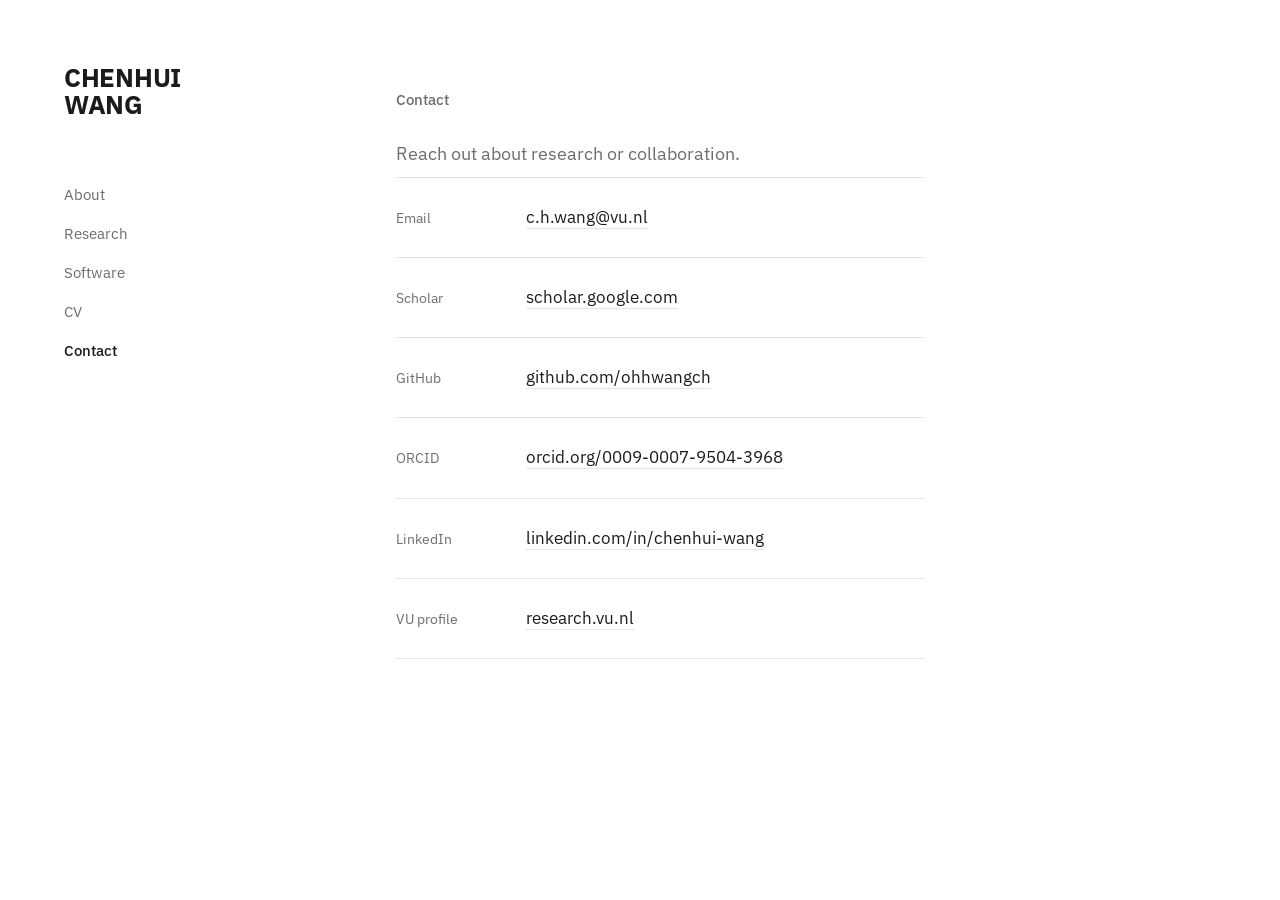
==== contact.html @ c7945c68 "Add files via upload" ====
<!DOCTYPE html>
<html lang="en">
<head>
<meta charset="UTF-8">
<meta name="viewport" content="width=device-width, initial-scale=1">
<title>Contact — Chenhui Wang</title>
<meta name="description" content="Contact Chenhui Wang.">
<link rel="stylesheet" href="style.css">
</head>
<body>
<div class="sidebar">
  <div>
    <div class="logo"><a href="index.html"><span>Chenhui</span><span>Wang</span></a></div>
    <nav class="primary">
      <a href="index.html">About</a>
      <a href="research.html">Research</a>
      <a href="software.html">Software</a>
      <a href="cv.html">CV</a>
      <a href="contact.html" class="active">Contact</a>
    </nav>
  </div>
  </div>
<div class="content">
  <div class="pad">
    <section>
      <h2>Contact</h2>
      <p class="lede">Reach out about research or collaboration.</p>
    </section>
    <div class="entry-list contact-list">
      <div class="entry"><div class="year">Email</div><div class="body"><a href="mailto:c.h.wang@vu.nl" class="underline-link">c.h.wang@vu.nl</a></div></div>
      <div class="entry"><div class="year">Scholar</div><div class="body"><a href="https://scholar.google.com/citations?hl=en&user=By0OCFIAAAAJ" class="underline-link">scholar.google.com</a></div></div>
      <div class="entry"><div class="year">GitHub</div><div class="body"><a href="https://github.com/ohhwangch" class="underline-link">github.com/ohhwangch</a></div></div>
      <div class="entry"><div class="year">ORCID</div><div class="body"><a href="https://orcid.org/0009-0007-9504-3968" class="underline-link">orcid.org/0009-0007-9504-3968</a></div></div>
      <div class="entry"><div class="year">LinkedIn</div><div class="body"><a href="https://nl.linkedin.com/in/chenhui-wang-8430b82a0" class="underline-link">linkedin.com/in/chenhui-wang</a></div></div>
      <div class="entry"><div class="year">VU profile</div><div class="body"><a href="https://research.vu.nl/en/persons/chenhui-wang/" class="underline-link">research.vu.nl</a></div></div>
    </div>
  </div>
</div>
</body>
</html>
---- style.css ----
@import url('https://fonts.googleapis.com/css2?family=IBM+Plex+Sans:wght@400;500;700&display=swap');

:root {
  --bg: #ffffff;
  --ink: #1b1b1a;
  --ink-soft: #6e6d68;
  --line: #e4e4e2;
  --accent: #38424a;
  --hero-bg: #14120f;
  --hero-line: #f2ece0;
  --sidebar-w: 340px;
}

* { box-sizing: border-box; }

html { scroll-behavior: smooth; }

body {
  margin: 0;
  background: var(--bg);
  color: var(--ink);
  font-family: 'IBM Plex Sans', -apple-system, BlinkMacSystemFont, 'Segoe UI', sans-serif;
  font-weight: 400;
  font-size: 17px;
  line-height: 1.6;
  -webkit-font-smoothing: antialiased;
}

a { color: inherit; text-decoration: none; }

a.underline-link {
  border-bottom: 1px solid var(--line);
  transition: border-color 0.15s ease, color 0.15s ease;
}
a.underline-link:hover { border-color: var(--accent); color: var(--accent); }

a:focus-visible, button:focus-visible {
  outline: 2px solid var(--accent);
  outline-offset: 3px;
}

/* ---------- Sidebar ---------- */

.sidebar {
  position: fixed;
  top: 0; left: 0; bottom: 0;
  width: var(--sidebar-w);
  padding: 64px 40px 40px 64px;
  background: var(--bg);
  display: flex;
  flex-direction: column;
  justify-content: space-between;
  overflow-y: auto;
  z-index: 10;
}

.logo {
  font-weight: 700;
  font-size: 26px;
  line-height: 1.05;
  letter-spacing: -0.01em;
  text-transform: uppercase;
}
.logo a { display: block; }
.logo span { display: block; }

nav.primary {
  margin-top: 64px;
  display: flex;
  flex-direction: column;
  gap: 15px;
  font-size: 15px;
  color: var(--ink-soft);
}
nav.primary a.active { color: var(--ink); font-weight: 500; }
nav.primary a:hover { color: var(--accent); }

.sidebar-foot { margin-top: 48px; }
.sidebar-foot .label {
  font-size: 13px;
  color: var(--ink-soft);
  margin-bottom: 10px;
}
.sidebar-foot ul {
  list-style: none;
  margin: 0; padding: 0;
  font-size: 13px;
  color: var(--ink-soft);
  line-height: 1.9;
}
.sidebar-foot .contact-links {
  margin-top: 20px;
  display: flex;
  flex-direction: column;
  gap: 6px;
  font-size: 13px;
}
.sidebar-foot .contact-links a:hover { color: var(--accent); }

/* ---------- Content ---------- */

.content {
  margin-left: var(--sidebar-w);
  min-height: 100vh;
}

.pad {
  max-width: 640px;
  padding: 88px 56px;
}

.hero {
  position: relative;
  width: 100%;
  height: 100vh;
  background: var(--hero-bg);
  overflow: hidden;
}
.hero svg { display: block; width: 100%; height: 100%; }
.hero-scrim {
  position: absolute;
  left: 0; right: 0; bottom: 0;
  height: 160px;
  background: linear-gradient(to top, rgba(20,18,15,0.92), rgba(20,18,15,0));
  pointer-events: none;
}
.hero-caption {
  position: absolute;
  left: 40px;
  bottom: 32px;
  color: var(--hero-line);
  opacity: 0.85;
  font-size: 13px;
  max-width: 40ch;
  z-index: 2;
}

section + section { margin-top: 72px; }

h1 {
  font-size: clamp(28px, 4vw, 38px);
  font-weight: 400;
  line-height: 1.25;
  margin: 0 0 18px;
  max-width: 17ch;
}

.about-pad { padding-top: 120px; max-width: 880px; }
.about-title {
  font-size: clamp(24px, 3vw, 28px);
  font-weight: 500;
  max-width: none;
  margin-bottom: 44px;
}
.about-title .role {
  font-weight: 400;
  color: var(--ink-soft);
}
.about-grid {
  display: grid;
  grid-template-columns: 240px 1fr;
  gap: 48px;
  align-items: start;
}
.about-photo {
  width: 100%;
  aspect-ratio: 4 / 5;
  background: #f1f0ea;
  border: 1px solid var(--line);
}
.about-text p { line-height: 1.75; max-width: 54ch; }

@media (max-width: 640px) {
  .about-grid { grid-template-columns: 1fr; }
  .about-photo { max-width: 220px; }
}

h2 {
  font-size: 15px;
  font-weight: 500;
  color: var(--ink-soft);
  margin: 0 0 28px;
}

h3 {
  font-size: 19px;
  font-weight: 500;
  margin: 0 0 6px;
  line-height: 1.4;
}

p { margin: 0 0 18px; max-width: 60ch; }

.lede {
  font-size: 18px;
  color: var(--ink-soft);
  max-width: 46ch;
  margin-bottom: 8px;
}

.meta { font-size: 14px; color: var(--ink-soft); }

/* Entry lists */

.entry-list { border-top: 1px solid var(--line); }

.entry {
  padding: 26px 0;
  border-bottom: 1px solid var(--line);
  display: grid;
  grid-template-columns: 84px 1fr;
  gap: 20px;
}
.entry .year { font-size: 14px; color: var(--ink-soft); padding-top: 3px; }
.entry .body p { margin-bottom: 8px; }
.entry .venue { font-size: 14px; color: var(--ink-soft); font-style: italic; }

.contact-list .entry { grid-template-columns: 110px 1fr; }

.keywords { color: var(--ink-soft); max-width: 60ch; }

/* ---------- Responsive ---------- */

@media (max-width: 900px) {
  .sidebar {
    position: static;
    width: 100%;
    height: auto;
    border-right: none;
    border-bottom: 1px solid var(--line);
    padding: 32px 24px;
  }
  nav.primary {
    margin-top: 28px;
    flex-direction: row;
    flex-wrap: wrap;
    gap: 10px 20px;
  }
  .sidebar-foot { margin-top: 32px; }
  .content { margin-left: 0; }
  .pad { padding: 48px 24px; max-width: 100%; }
  .hero { height: 62vh; }
  .entry { grid-template-columns: 1fr; gap: 6px; }
  .contact-list .entry { grid-template-columns: 1fr; }
}
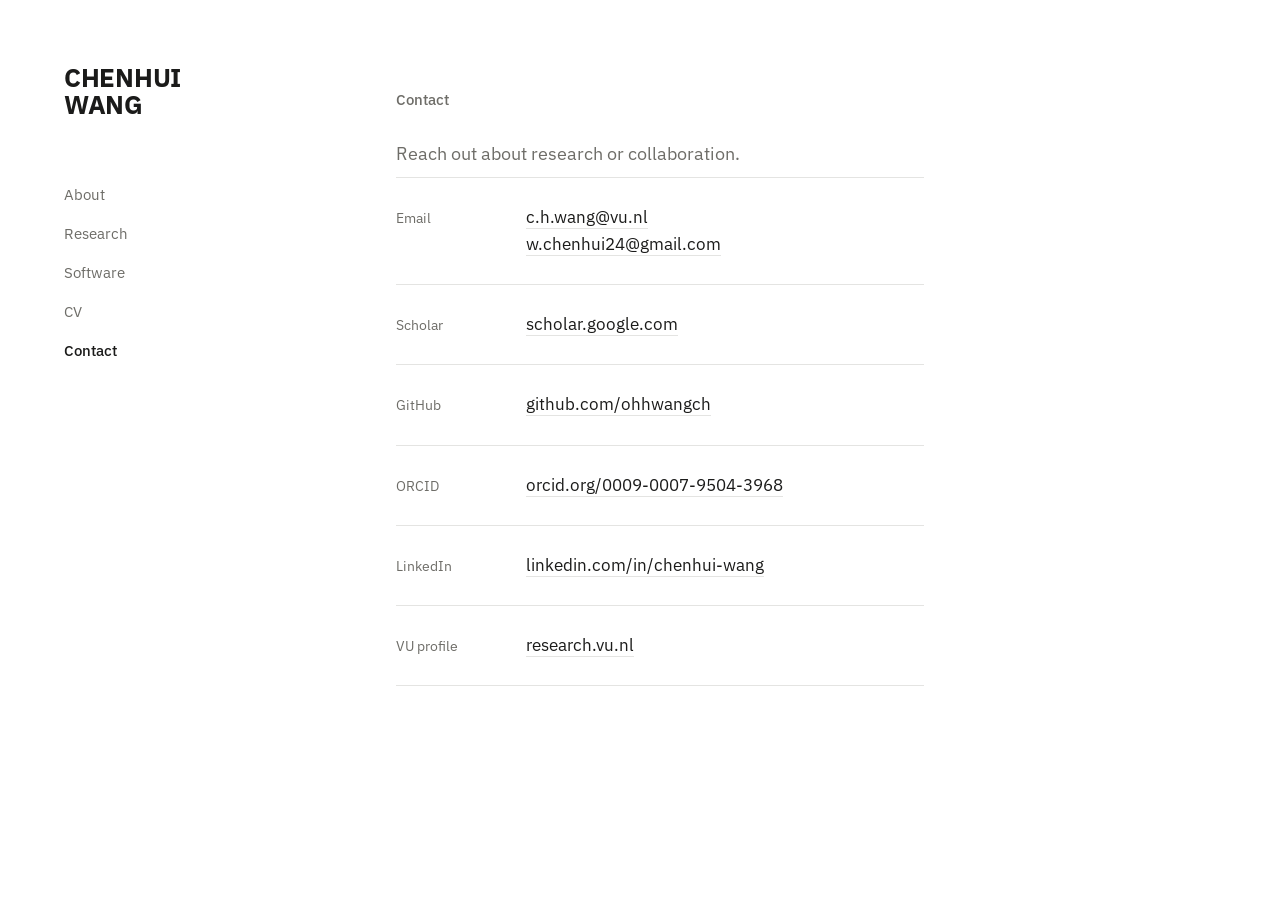
==== commit 06cefef8: "cc edit" ====
--- a/contact.html
+++ b/contact.html
@@ -27,7 +27,7 @@
       <p class="lede">Reach out about research or collaboration.</p>
     </section>
     <div class="entry-list contact-list">
-      <div class="entry"><div class="year">Email</div><div class="body"><a href="mailto:c.h.wang@vu.nl" class="underline-link">c.h.wang@vu.nl</a></div></div>
+      <div class="entry"><div class="year">Email</div><div class="body"><a href="mailto:c.h.wang@vu.nl" class="underline-link">c.h.wang@vu.nl</a><br><a href="mailto:w.chenhui24@gmail.com" class="underline-link">w.chenhui24@gmail.com</a></div></div>
       <div class="entry"><div class="year">Scholar</div><div class="body"><a href="https://scholar.google.com/citations?hl=en&user=By0OCFIAAAAJ" class="underline-link">scholar.google.com</a></div></div>
       <div class="entry"><div class="year">GitHub</div><div class="body"><a href="https://github.com/ohhwangch" class="underline-link">github.com/ohhwangch</a></div></div>
       <div class="entry"><div class="year">ORCID</div><div class="body"><a href="https://orcid.org/0009-0007-9504-3968" class="underline-link">orcid.org/0009-0007-9504-3968</a></div></div>
--- a/style.css
+++ b/style.css
@@ -215,7 +215,28 @@
 .entry .body p { margin-bottom: 8px; }
 .entry .venue { font-size: 14px; color: var(--ink-soft); font-style: italic; }
 
+.entry .body p.summary { font-size: 15px; line-height: 1.65; color: var(--ink-soft); margin-top: 10px; }
+.entry .body p.links { font-size: 14px; margin-top: 10px; }
+.entry .links .sep { color: var(--ink-soft); margin: 0 4px; }
+.entry .links a { white-space: nowrap; }
+.entry .body p.tag {
+  font-size: 12px;
+  font-weight: 500;
+  letter-spacing: 0.06em;
+  text-transform: uppercase;
+  color: var(--accent);
+  margin-bottom: 4px;
+}
+
+.group-label {
+  font-size: 14px;
+  font-style: italic;
+  color: var(--ink-soft);
+  margin: 36px 0 12px;
+}
+
 .contact-list .entry { grid-template-columns: 110px 1fr; }
+.cv-list .entry { grid-template-columns: 120px 1fr; }
 
 .keywords { color: var(--ink-soft); max-width: 60ch; }
 
@@ -242,4 +263,5 @@
   .hero { height: 62vh; }
   .entry { grid-template-columns: 1fr; gap: 6px; }
   .contact-list .entry { grid-template-columns: 1fr; }
-}
+  .cv-list .entry { grid-template-columns: 1fr; }
+}
